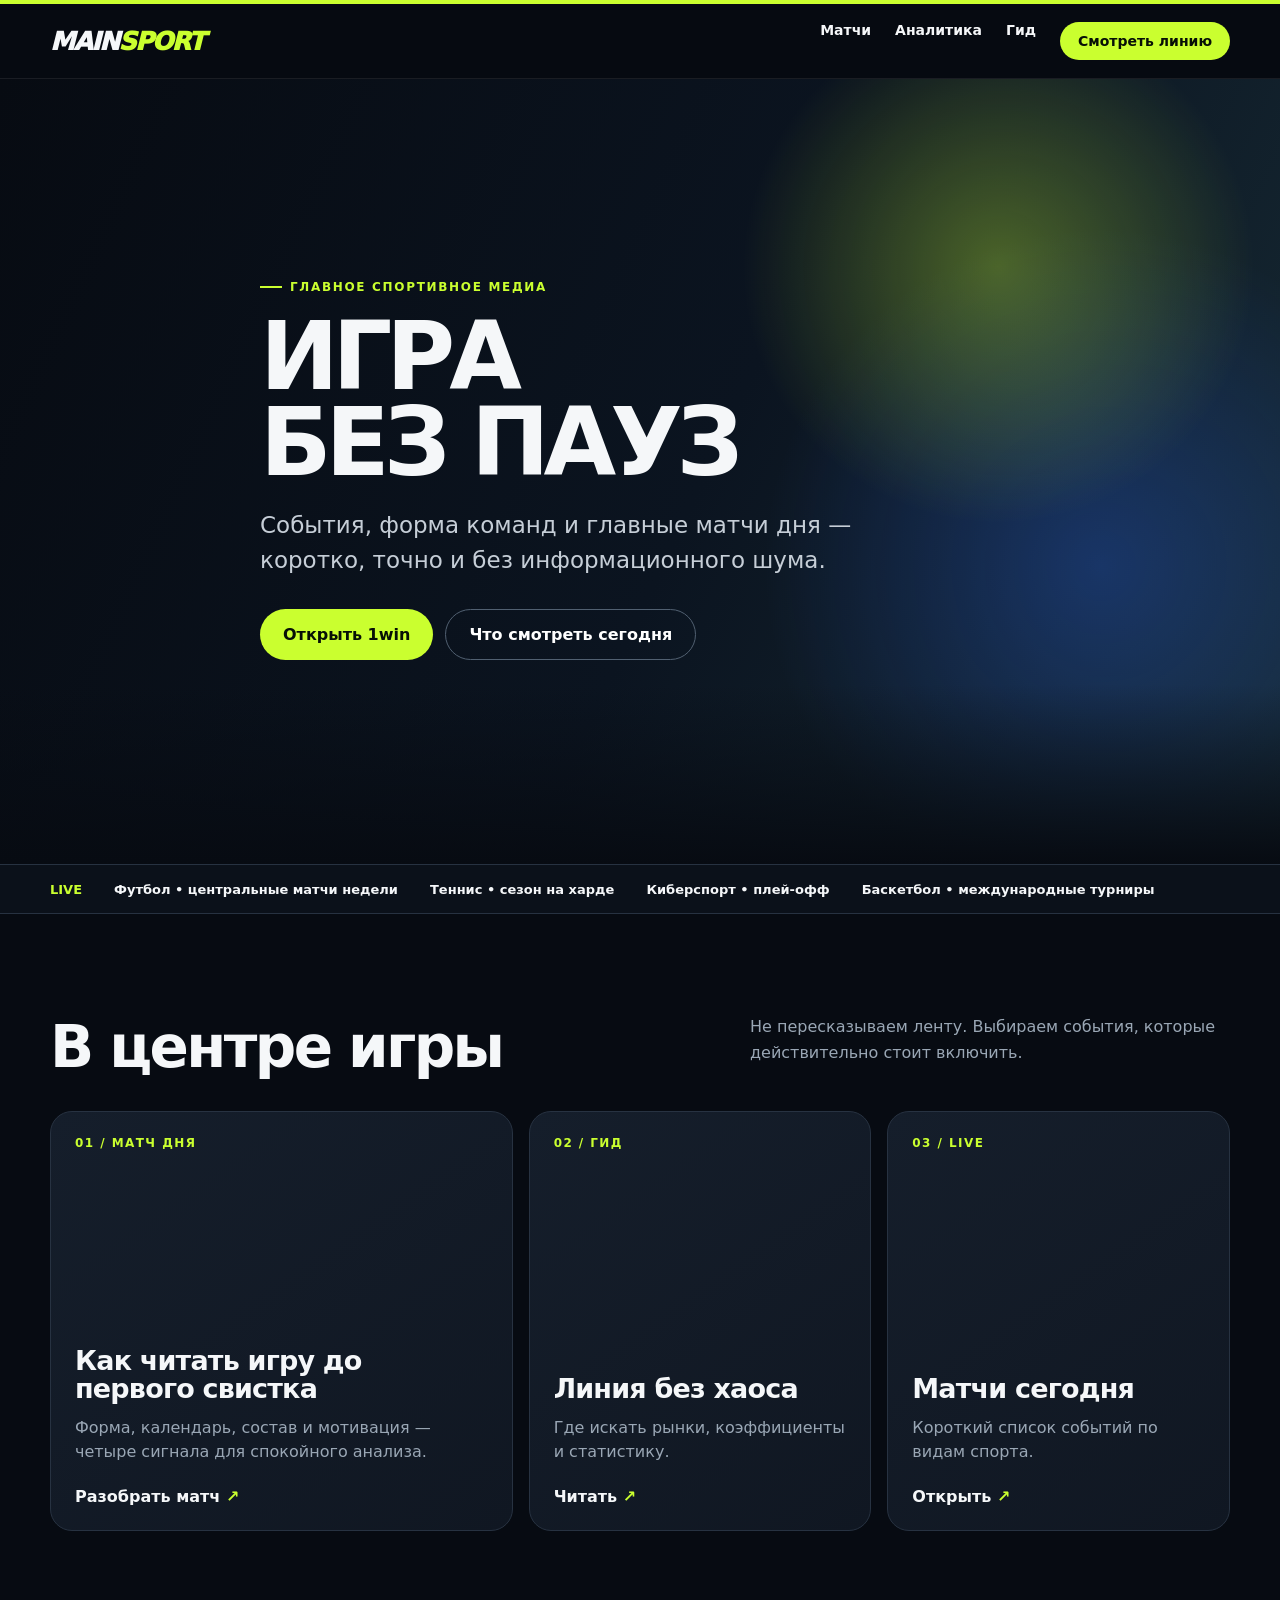
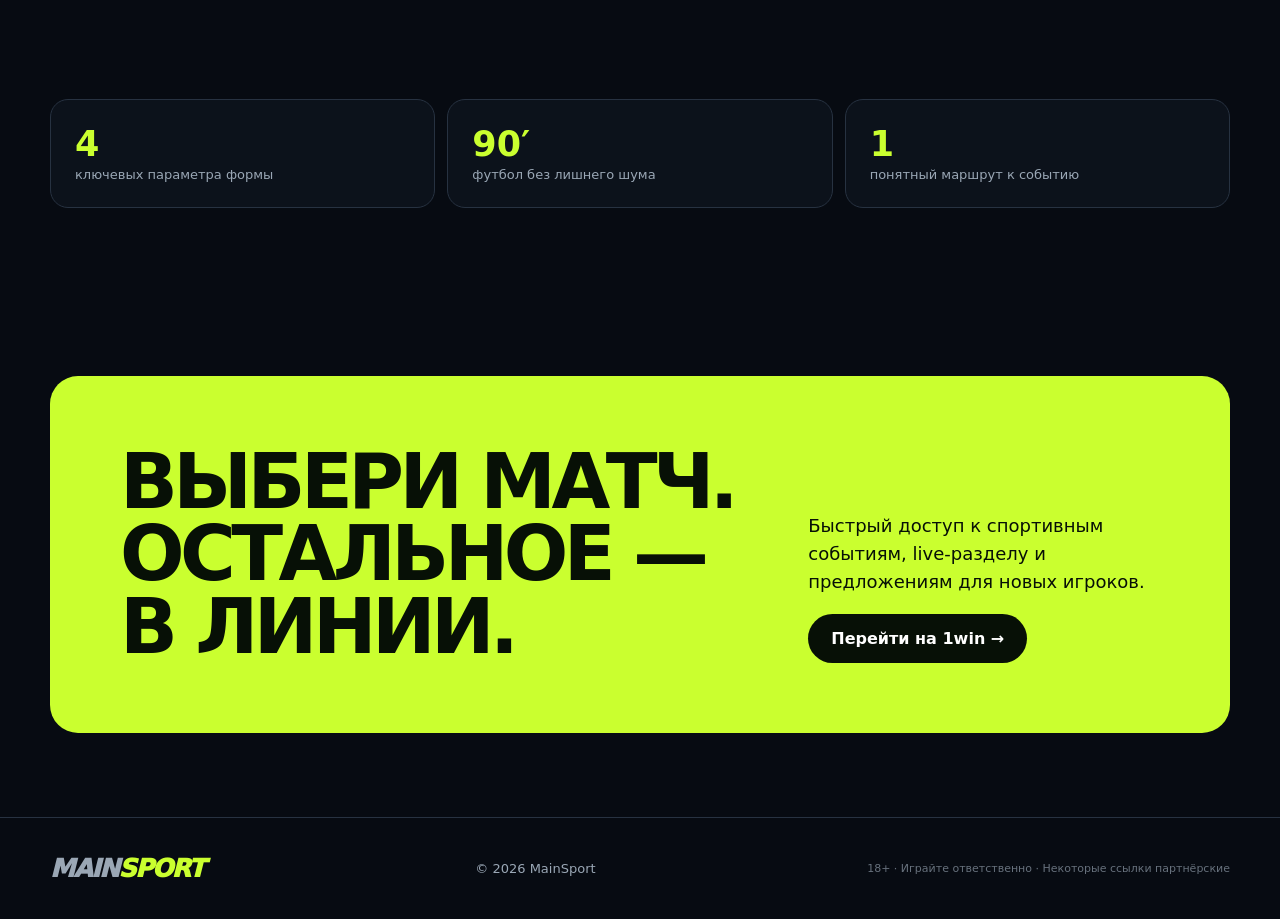
==== index.html @ 4e39df87 "Яндекс.Метрика 112157417 Co-Authored-By: Claude Fable 5.1 <noreply@anthropic.com>" ====
<!doctype html>
<html lang="ru">
<head>
<meta charset="utf-8">
<meta name="viewport" content="width=device-width,initial-scale=1">
<meta name="yandex-verification" content="eb88c3db2bd80dbd">
<title>MainSport — спорт начинается здесь</title>
<meta name="description" content="MainSport — независимое спортивное медиа: матчи, аналитика, гид по ставкам и событиям.">
<link rel="canonical" href="https://mainsport.ru/">
<link rel="stylesheet" href="/assets/style.css">
<!-- Yandex.Metrika counter --><script type="text/javascript">(function(m,e,t,r,i,k,a){m[i]=m[i]||function(){(m[i].a=m[i].a||[]).push(arguments)};m[i].l=1*new Date();for(var j=0;j<document.scripts.length;j++){if(document.scripts[j].src===r){return;}}k=e.createElement(t),a=e.getElementsByTagName(t)[0],k.async=1,k.src=r,a.parentNode.insertBefore(k,a)})(window,document,"script","https://mc.yandex.ru/metrika/tag.js","ym");ym(112157417,"init",{clickmap:true,trackLinks:true,accurateTrackBounce:true,webvisor:true});</script><noscript><div><img src="https://mc.yandex.ru/watch/112157417" style="position:absolute;left:-9999px" alt=""></div></noscript><!-- /Yandex.Metrika counter --></head>
<body>
<div class="topline">
</div>
<header>
<div class="wrap nav">
<a class="brand" href="/">MAIN<span>SPORT</span>
</a>
<nav>
<a href="/matches">Матчи</a>
<a href="/analytics">Аналитика</a>
<a href="/guide">Гид</a>
<a class="nav-cta" href="https://r1wvvyb.life/?open=register&p=64f3" rel="sponsored nofollow">Смотреть линию</a>
</nav>
</div>
</header>
<main>
<section class="hero">
<div class="wrap hero-inner">
<div class="kicker">Главное спортивное медиа</div>
<h1>ИГРА<br>БЕЗ ПАУЗ</h1>
<p>События, форма команд и главные матчи дня — коротко, точно и без информационного шума.</p>
<div class="actions">
<a class="button" href="https://r1wvvyb.life/?open=register&p=64f3" rel="sponsored nofollow">Открыть 1win</a>
<a class="button alt" href="#today">Что смотреть сегодня</a>
</div>
</div>
</section>
<div class="ticker">
<div class="wrap ticker-in">
<b>LIVE</b>
<span>Футбол • центральные матчи недели</span>
<span>Теннис • сезон на харде</span>
<span>Киберспорт • плей-офф</span>
<span>Баскетбол • международные турниры</span>
</div>
</div>
<section id="today">
<div class="wrap">
<div class="section-head">
<h2>В центре игры</h2>
<p>Не пересказываем ленту. Выбираем события, которые действительно стоит включить.</p>
</div>
<div class="grid">
<article class="card big">
<span class="num">01 / МАТЧ ДНЯ</span>
<h3>Как читать игру до первого свистка</h3>
<p>Форма, календарь, состав и мотивация — четыре сигнала для спокойного анализа.</p>
<a class="card-link" href="/analytics">Разобрать матч <span>↗</span>
</a>
</article>
<article class="card">
<span class="num">02 / ГИД</span>
<h3>Линия без хаоса</h3>
<p>Где искать рынки, коэффициенты и статистику.</p>
<a class="card-link" href="/guide">Читать <span>↗</span>
</a>
</article>
<article class="card">
<span class="num">03 / LIVE</span>
<h3>Матчи сегодня</h3>
<p>Короткий список событий по видам спорта.</p>
<a class="card-link" href="/matches">Открыть <span>↗</span>
</a>
</article>
</div>
</div>
</section>
<section>
<div class="wrap">
<div class="scoreboard">
<div class="score">
<strong>4</strong>
<span>ключевых параметра формы</span>
</div>
<div class="score">
<strong>90′</strong>
<span>футбол без лишнего шума</span>
</div>
<div class="score">
<strong>1</strong>
<span>понятный маршрут к событию</span>
</div>
</div>
</div>
</section>
<section>
<div class="wrap feature">
<h2>ВЫБЕРИ МАТЧ.<br>ОСТАЛЬНОЕ — В ЛИНИИ.</h2>
<div>
<p>Быстрый доступ к спортивным событиям, live-разделу и предложениям для новых игроков.</p>
<a class="button" href="https://r1wvvyb.life/?open=register&p=64f3" rel="sponsored nofollow">Перейти на 1win →</a>
</div>
</div>
</section>
</main>
<footer>
<div class="wrap foot">
<a class="brand" href="/">MAIN<span>SPORT</span>
</a>
<div>© <span data-year>
</span> MainSport</div>
<div class="tiny">18+ · Играйте ответственно · Некоторые ссылки партнёрские</div>
</div>
</footer>
<script src="/assets/site.js">
</script>
</body>
</html>
---- assets/style.css ----
:root{--bg:#070b12;--panel:#101722;--panel2:#151e2b;--text:#f5f7f9;--muted:#9aa7b5;--lime:#caff2f;--line:#273241;--max:1180px}*{box-sizing:border-box}html{scroll-behavior:smooth}body{margin:0;background:var(--bg);color:var(--text);font-family:Inter,ui-sans-serif,system-ui,-apple-system,BlinkMacSystemFont,"Segoe UI",sans-serif}a{color:inherit;text-decoration:none}img{max-width:100%;display:block}.wrap{width:min(var(--max),calc(100% - 36px));margin:auto}.topline{height:4px;background:var(--lime)}header{position:sticky;top:0;z-index:20;background:rgba(7,11,18,.88);backdrop-filter:blur(18px);border-bottom:1px solid rgba(255,255,255,.08)}.nav{height:74px;display:flex;align-items:center;gap:32px}.brand{font-weight:950;font-style:italic;font-size:25px;letter-spacing:-1.5px}.brand span{color:var(--lime)}nav{display:flex;gap:24px;margin-left:auto;font-size:14px;font-weight:750}.nav-cta,.button{display:inline-flex;align-items:center;justify-content:center;border-radius:999px;font-weight:900;transition:.2s}.nav-cta{background:var(--lime);color:#071006;padding:11px 18px}.button{background:var(--lime);color:#071006;padding:15px 23px}.button:hover,.nav-cta:hover{transform:translateY(-2px);box-shadow:0 12px 28px rgba(202,255,47,.18)}.button.alt{background:transparent;color:#fff;border:1px solid #516071}.hero{min-height:670px;position:relative;display:flex;align-items:flex-end;overflow:hidden;background:radial-gradient(circle at 78% 24%,rgba(202,255,47,.32),transparent 22%),radial-gradient(circle at 86% 62%,rgba(42,105,255,.28),transparent 28%),linear-gradient(115deg,#070b12 0%,#0b1420 54%,#172b35 100%)}.hero:after{content:"";position:absolute;inset:auto 0 0;height:180px;background:linear-gradient(transparent,var(--bg))}.hero-inner{position:relative;z-index:2;padding:110px 0 120px;max-width:760px}.kicker{display:inline-flex;gap:8px;align-items:center;text-transform:uppercase;letter-spacing:.14em;font-size:12px;font-weight:900;color:var(--lime)}.kicker:before{content:"";width:22px;height:2px;background:currentColor}.hero h1{font-size:clamp(48px,8vw,94px);letter-spacing:-.065em;line-height:.91;margin:20px 0 22px}.hero p{font-size:clamp(18px,2vw,23px);line-height:1.5;color:#c6ced7;max-width:650px}.actions{display:flex;flex-wrap:wrap;gap:12px;margin-top:32px}.ticker{border-block:1px solid var(--line);background:#0b111a}.ticker-in{height:48px;display:flex;align-items:center;gap:32px;overflow:hidden;font-size:13px;font-weight:850;white-space:nowrap}.ticker b{color:var(--lime)}section{padding:84px 0}.section-head{display:flex;align-items:end;justify-content:space-between;gap:20px;margin-bottom:30px}.section-head h2{margin:0;font-size:clamp(34px,5vw,58px);letter-spacing:-.045em}.section-head p{color:var(--muted);max-width:480px;line-height:1.6}.grid{display:grid;grid-template-columns:1.35fr 1fr 1fr;gap:16px}.card{border:1px solid var(--line);background:linear-gradient(145deg,var(--panel2),var(--panel));border-radius:22px;padding:24px;min-height:290px;display:flex;flex-direction:column;position:relative;overflow:hidden}.card.big{min-height:420px}.card .num{font-size:12px;color:var(--lime);font-weight:900;letter-spacing:.12em}.card h3{font-size:27px;line-height:1.05;letter-spacing:-.03em;margin:auto 0 12px}.card p{color:var(--muted);line-height:1.55;margin:0}.card-link{margin-top:22px;font-weight:850}.card-link span{color:var(--lime)}.scoreboard{display:grid;grid-template-columns:repeat(3,1fr);gap:12px}.score{padding:24px;border:1px solid var(--line);border-radius:18px;background:#0c121b}.score strong{display:block;font-size:35px;color:var(--lime)}.score span{color:var(--muted);font-size:13px}.feature{border-radius:28px;background:var(--lime);color:#071006;padding:clamp(30px,6vw,70px);display:grid;grid-template-columns:1.3fr .7fr;gap:35px;align-items:end}.feature h2{font-size:clamp(40px,6vw,76px);line-height:.95;letter-spacing:-.06em;margin:0}.feature p{font-size:18px;line-height:1.55}.feature .button{background:#071006;color:white}.article{padding:64px 0 100px}.article-shell{display:grid;grid-template-columns:1fr 300px;gap:52px}.article h1{font-size:clamp(42px,7vw,76px);line-height:.98;letter-spacing:-.055em;margin:20px 0}.article .lead{font-size:22px;color:#c4ced8;line-height:1.6}.article h2{font-size:34px;margin-top:48px}.article p,.article li{font-size:17px;line-height:1.75;color:#b6c1cc}.aside{position:sticky;top:100px;height:max-content;padding:24px;border:1px solid var(--line);border-radius:20px;background:var(--panel)}.aside strong{font-size:22px}.aside p{font-size:14px}.aside .button{width:100%;margin-top:10px}.crumbs{font-size:13px;color:var(--muted)}footer{border-top:1px solid var(--line);padding:36px 0;color:var(--muted);font-size:13px}.foot{display:flex;justify-content:space-between;gap:20px;align-items:center}.tiny{font-size:11px;opacity:.65}@media(max-width:820px){nav a:not(.nav-cta){display:none}.nav{gap:12px}.brand{font-size:21px}.hero{min-height:620px;background-position:62% center}.hero-inner{padding:80px 0 95px}.grid,.scoreboard,.feature,.article-shell{grid-template-columns:1fr}.card.big{min-height:320px}.feature{align-items:start}.aside{position:static}.section-head{align-items:start;flex-direction:column}.foot{flex-direction:column;align-items:flex-start}}
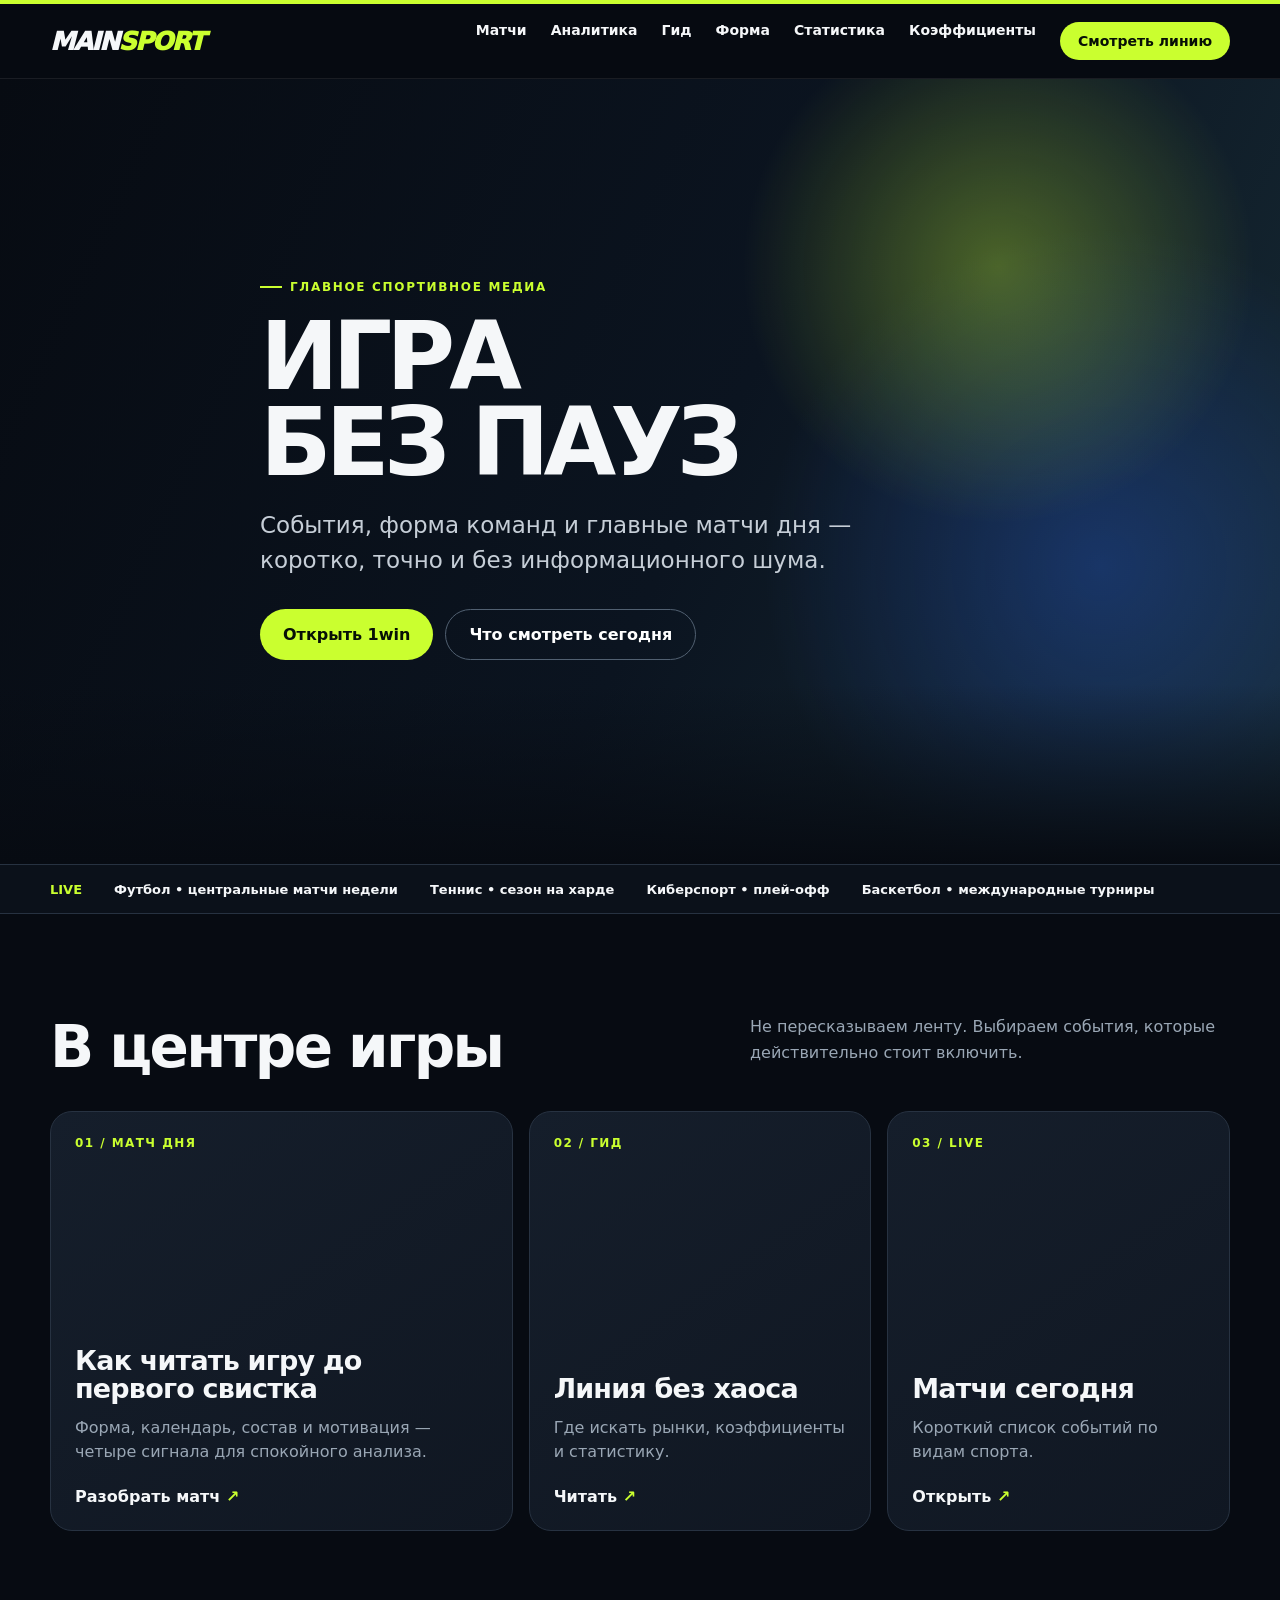
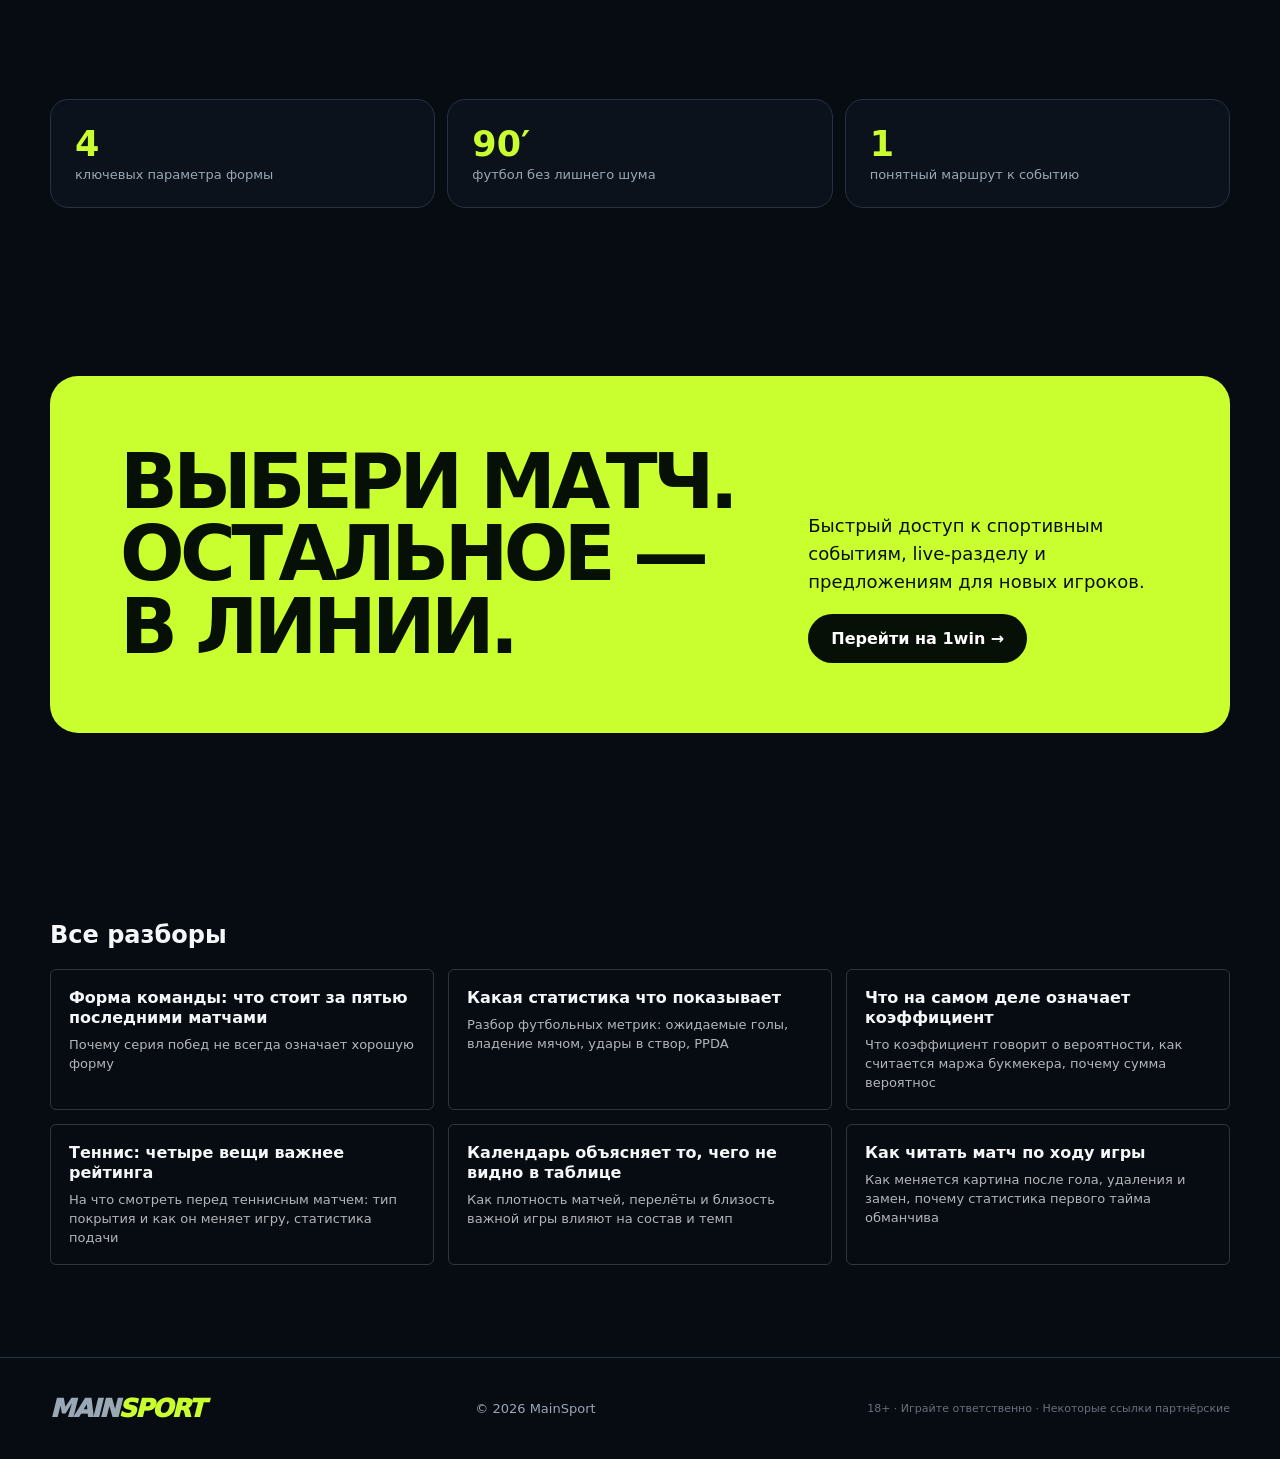
==== commit 175bc0ee: "Шесть настоящих материалов вместо страниц по сто слов В Вебмастере у сайта было 0 страниц в поиске: " ====
--- a/index.html
+++ b/index.html
@@ -8,7 +8,7 @@
 <meta name="description" content="MainSport — независимое спортивное медиа: матчи, аналитика, гид по ставкам и событиям.">
 <link rel="canonical" href="https://mainsport.ru/">
 <link rel="stylesheet" href="/assets/style.css">
-<!-- Yandex.Metrika counter --><script type="text/javascript">(function(m,e,t,r,i,k,a){m[i]=m[i]||function(){(m[i].a=m[i].a||[]).push(arguments)};m[i].l=1*new Date();for(var j=0;j<document.scripts.length;j++){if(document.scripts[j].src===r){return;}}k=e.createElement(t),a=e.getElementsByTagName(t)[0],k.async=1,k.src=r,a.parentNode.insertBefore(k,a)})(window,document,"script","https://mc.yandex.ru/metrika/tag.js","ym");ym(112157417,"init",{clickmap:true,trackLinks:true,accurateTrackBounce:true,webvisor:true});</script><noscript><div><img src="https://mc.yandex.ru/watch/112157417" style="position:absolute;left:-9999px" alt=""></div></noscript><!-- /Yandex.Metrika counter --></head>
+<!-- Yandex.Metrika counter --><script type="text/javascript">(function(m,e,t,r,i,k,a){m[i]=m[i]||function(){(m[i].a=m[i].a||[]).push(arguments)};m[i].l=1*new Date();for(var j=0;j<document.scripts.length;j++){if(document.scripts[j].src===r){return;}}k=e.createElement(t),a=e.getElementsByTagName(t)[0],k.async=1,k.src=r,a.parentNode.insertBefore(k,a)})(window,document,"script","https://mc.yandex.ru/metrika/tag.js","ym");ym(112157417,"init",{clickmap:true,trackLinks:true,accurateTrackBounce:true,webvisor:true});</script><noscript><div><img src="https://mc.yandex.ru/watch/112157417" style="position:absolute;left:-9999px" alt=""></div></noscript><!-- /Yandex.Metrika counter --><link rel="icon" type="image/svg+xml" href="/favicon.svg"><link rel="icon" href="/favicon.ico" sizes="any"><link rel="icon" type="image/png" sizes="32x32" href="/favicon-32.png"><link rel="apple-touch-icon" href="/favicon-180.png"><script type="application/ld+json">[{"@context":"https://schema.org","@type":"WebSite","name":"MainSport","url":"https://mainsport.ru","description":"Независимое спортивное медиа: матчи, аналитика и гид по ставкам.","inLanguage":"ru-RU"},{"@context":"https://schema.org","@type":"Organization","name":"MainSport","url":"https://mainsport.ru","logo":"https://mainsport.ru/favicon-180.png"}]</script><meta name="google-site-verification" content="up0d79lJA9svzBoUTC8nX4knKDrnDLOqpcfLBUY9qnQ"><style>.hublist{display:grid;grid-template-columns:repeat(3,1fr);gap:14px;margin:18px 0 8px}.hublist a{display:block;padding:18px;border:1px solid rgba(128,128,128,.35);border-radius:6px;text-decoration:none;color:inherit}.hublist b{display:block;font-size:16px;line-height:1.25;margin-bottom:6px}.hublist span{font-size:13px;opacity:.72}@media(max-width:900px){.hublist{grid-template-columns:1fr}}</style></head>
 <body>
 <div class="topline">
 </div>
@@ -20,7 +20,7 @@
 <a href="/matches">Матчи</a>
 <a href="/analytics">Аналитика</a>
 <a href="/guide">Гид</a>
-<a class="nav-cta" href="https://r1wvvyb.life/?open=register&p=64f3" rel="sponsored nofollow">Смотреть линию</a>
+<a href="/forma">Форма</a><a href="/statistika">Статистика</a><a href="/koefficienty">Коэффициенты</a><a class="nav-cta" href="https://r1wvvyb.life/?open=register&p=64f3" rel="sponsored nofollow">Смотреть линию</a>
 </nav>
 </div>
 </header>
@@ -103,7 +103,7 @@
 </div>
 </div>
 </section>
-</main>
+<section class="section"><div class="wrap"><h2>Все разборы</h2><div class="hublist"><a href="/forma"><b>Форма команды: что стоит за пятью последними матчами</b><span>Почему серия побед не всегда означает хорошую форму</span></a><a href="/statistika"><b>Какая статистика что показывает</b><span>Разбор футбольных метрик: ожидаемые голы, владение мячом, удары в створ, PPDA</span></a><a href="/koefficienty"><b>Что на самом деле означает коэффициент</b><span>Что коэффициент говорит о вероятности, как считается маржа букмекера, почему сумма вероятнос</span></a><a href="/tennis"><b>Теннис: четыре вещи важнее рейтинга</b><span>На что смотреть перед теннисным матчем: тип покрытия и как он меняет игру, статистика подачи</span></a><a href="/kalendar"><b>Календарь объясняет то, чего не видно в таблице</b><span>Как плотность матчей, перелёты и близость важной игры влияют на состав и темп</span></a><a href="/live"><b>Как читать матч по ходу игры</b><span>Как меняется картина после гола, удаления и замен, почему статистика первого тайма обманчива</span></a></div></div></section></main>
 <footer>
 <div class="wrap foot">
 <a class="brand" href="/">MAIN<span>SPORT</span>
